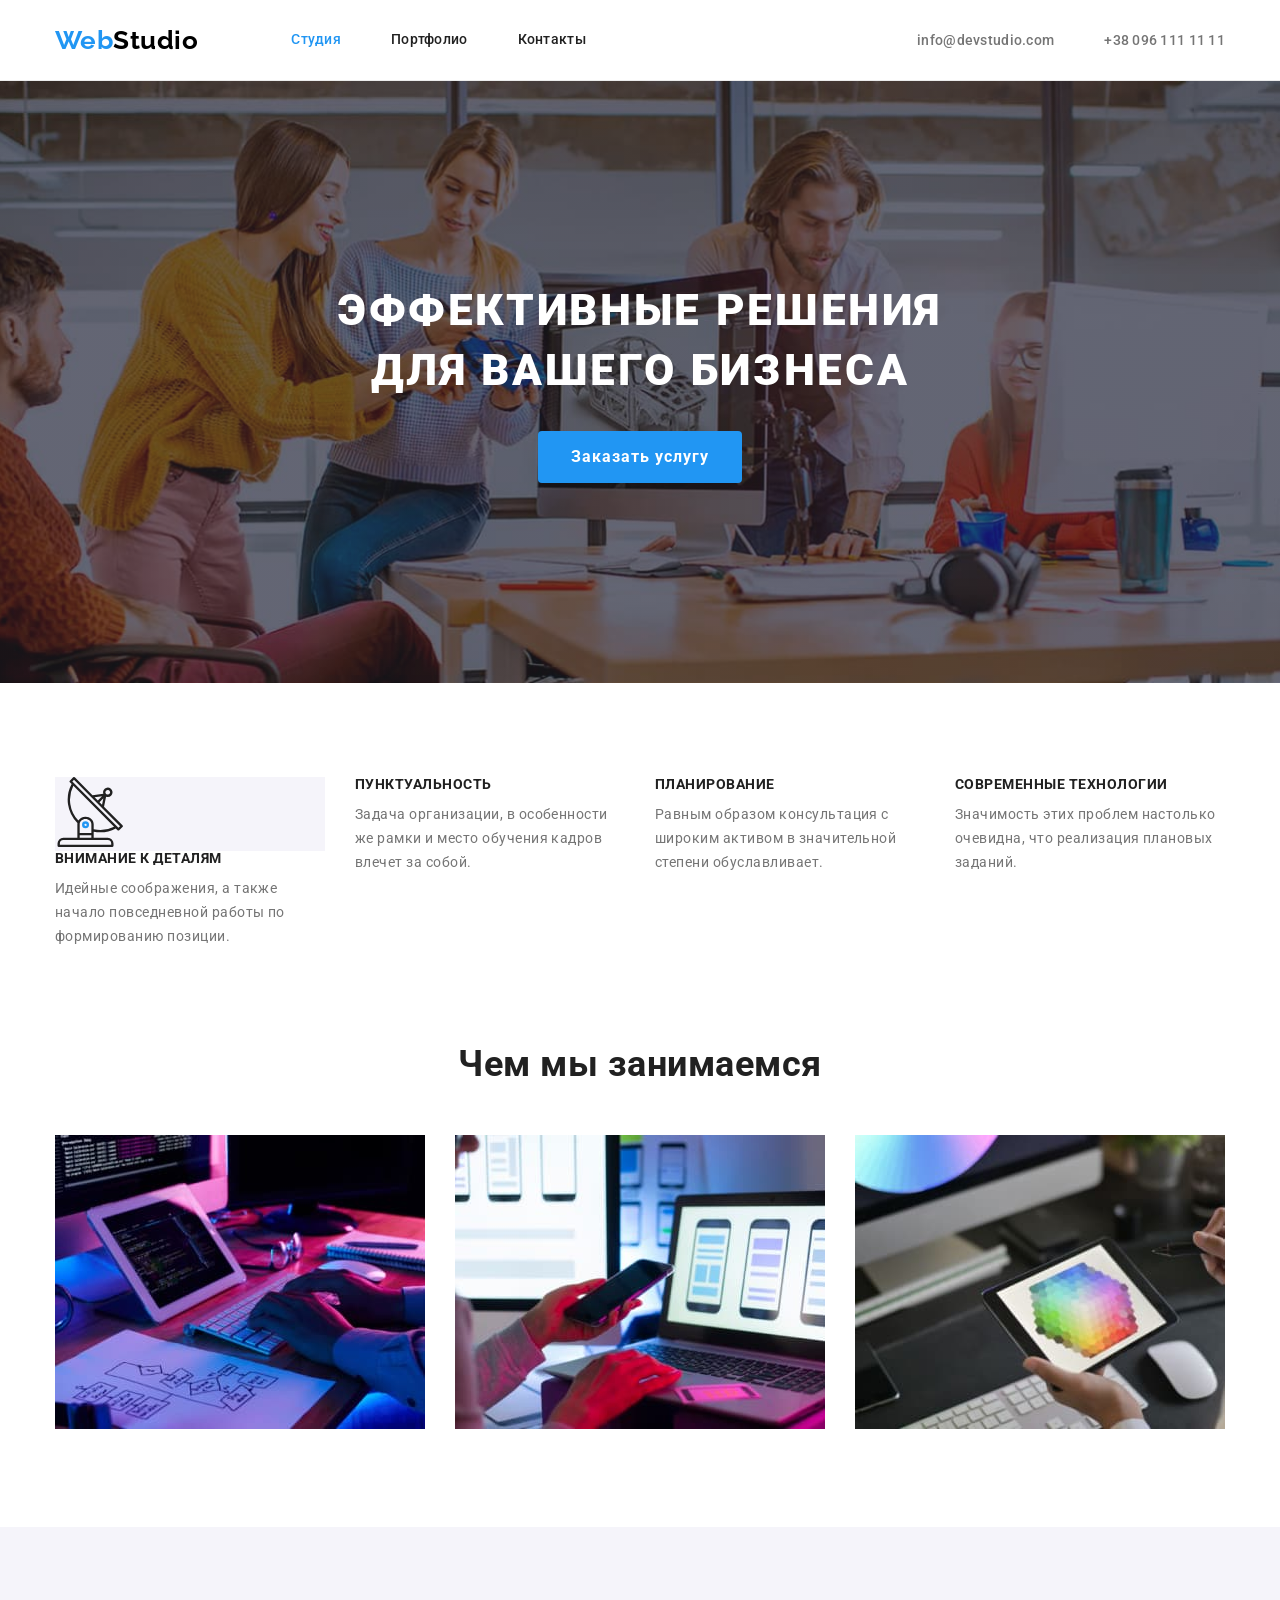
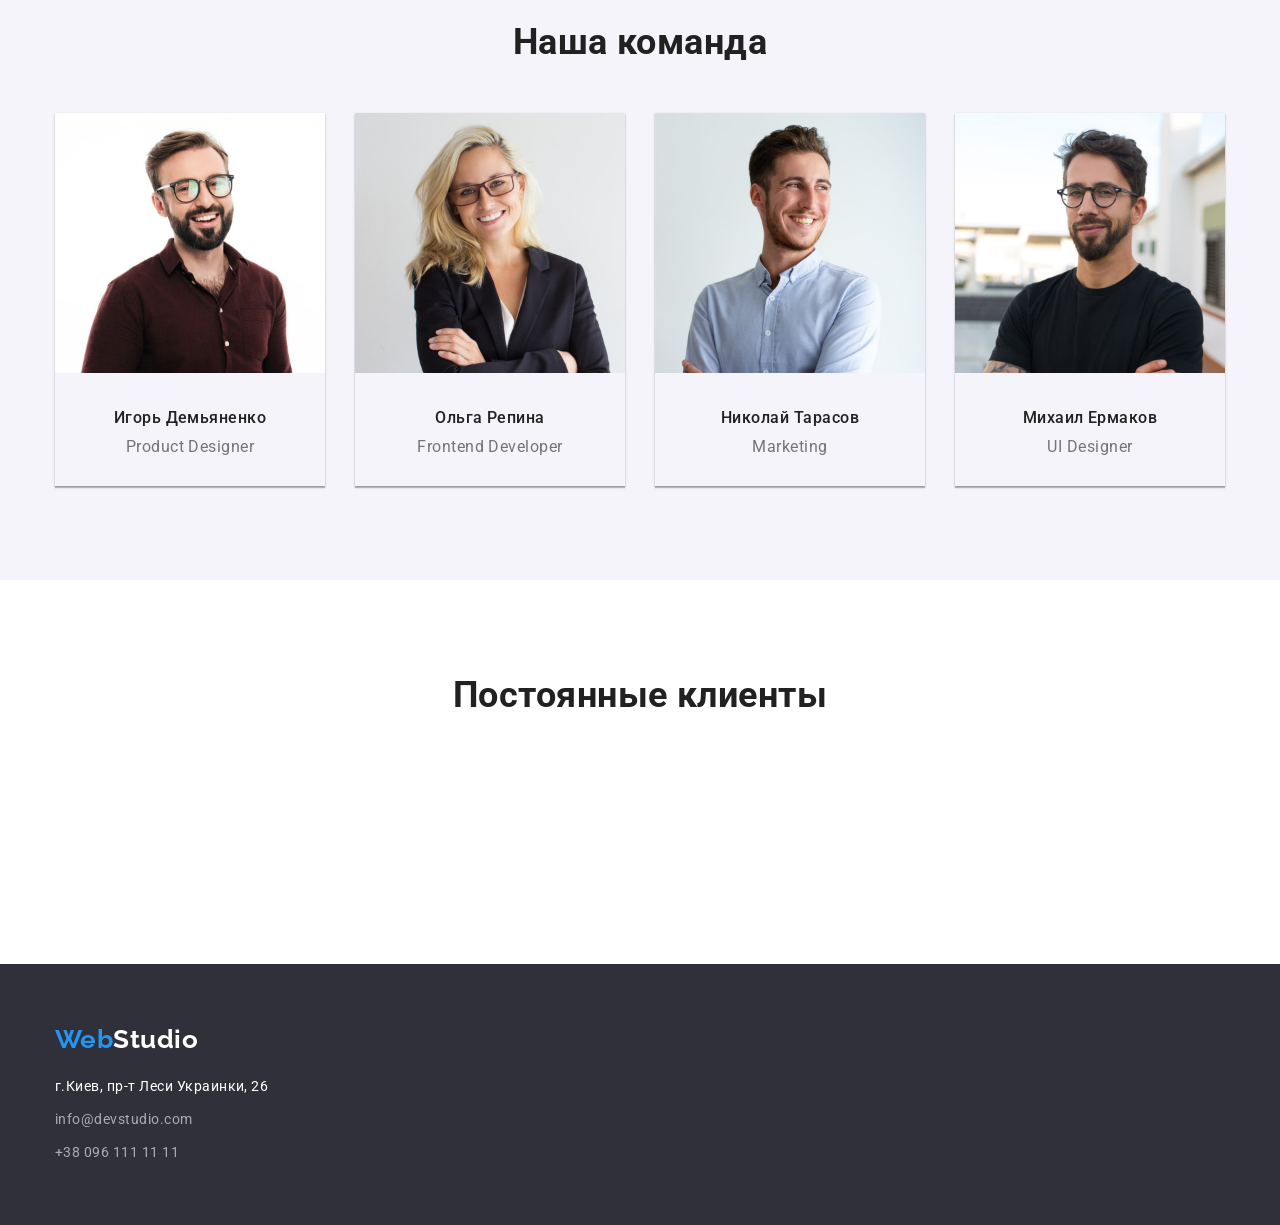
==== index.html @ 32d4b092 "добавлены тени и svg-спрайт" ====
<!DOCTYPE html>
<html lang="ru">
  <head>
    <meta charset="UTF-8" />
    <meta http-equiv="X-UA-Compatible" content="IE=edge" />
    <meta name="viewport" content="width=device-width, initial-scale=1.0" />
    <title>Студия</title>
    <link rel="preconnect" href="https://fonts.googleapis.com" />
    <link rel="preconnect" href="https://fonts.gstatic.com" crossorigin />
    <link
      href="https://fonts.googleapis.com/css2?family=Raleway:wght@700&family=Roboto:wght@400;500;700;900&display=swap"
      rel="stylesheet"
    />
    <link
      rel="stylesheet"
      href="https://cdnjs.cloudflare.com/ajax/libs/modern-normalize/1.1.0/modern-normalize.min.css"
    />
    <link rel="stylesheet" href="./css/styles.css" />
  </head>

  <body>
    <!-- Шапка -->
    <header class="header">
      <div class="container nav-flex">
        <nav class="header-nav">
          <a class="logo link" href="./index.html"
            >Web<span class="logo-black">Studio</span></a
          >
          <ul class="header-nav-list list">
            <li class="header-nav-item">
              <a class="header-nav-link link current" href="./index.html"
                >Студия</a
              >
            </li>
            <li class="header-nav-item">
              <a class="header-nav-link link" href="./portfolio.html"
                >Портфолио</a
              >
            </li>
            <li class="header-nav-item">
              <a class="header-nav-link link" href="">Контакты</a>
            </li>
          </ul>
        </nav>
        <ul class="header-contact-list list">
          <li class="header-contact-item">
            <a class="header-contact-link link" href="mailto:info@devstudio.com"
              >info@devstudio.com</a
            >
          </li>
          <li class="header-contact-item">
            <a class="header-contact-link link" href="tel:+380961111111"
              >+38 096 111 11 11</a
            >
          </li>
        </ul>
      </div>
    </header>
    <!-- Основной контент -->
    <main>
      <!-- Герой -->
      <section class="hero">
        <h1 class="hero-title">Эффективные решения для вашего бизнеса</h1>
        <button class="hero-btn" type="button">Заказать услугу</button>
      </section>
      <!-- Список преимуществ -->
      <section class="features-section">
        <div class="container">
          <!-- h2 Преимущества спрятать в css правильно -->
          <h2 hidden>Преимущества</h2>
          <ul class="features-list list">
            <li class="features-item">
              <div class="features-icon-fon">
                <svg class="features-icon" width="70" height="70">
                  <use href="./images/icons.svg#icon-antenna"></use>
                </svg>
              </div>

              <h3 class="features-title">Внимание к деталям</h3>
              <p class="features-text">
                Идейные соображения, а также начало повседневной работы по
                формированию позиции.
              </p>
            </li>
            <li class="features-item">
              <h3 class="features-title">Пунктуальность</h3>
              <p class="features-text">
                Задача организации, в особенности же рамки и место обучения
                кадров влечет за собой.
              </p>
            </li>
            <li class="features-item">
              <h3 class="features-title">Планирование</h3>
              <p class="features-text">
                Равным образом консультация с широким активом в значительной
                степени обуславливает.
              </p>
            </li>
            <li class="features-item">
              <h3 class="features-title">Современные технологии</h3>
              <p class="features-text">
                Значимость этих проблем настолько очевидна, что реализация
                плановых заданий.
              </p>
            </li>
          </ul>
        </div>
      </section>
      <!-- Список занятий -->
      <section class="work-section">
        <div class="container">
          <h2 class="section-title">Чем мы занимаемся</h2>
          <ul class="work-list list">
            <li class="work-item">
              <img
                src="./images/box1.jpg"
                alt="сотрудник создает программу"
                width="370"
                height="294"
              />
            </li>
            <li class="work-item">
              <img
                src="./images/box2.jpg"
                alt="сотрудник создает мобильное приложение"
                width="370"
                height="294"
              />
            </li>
            <li class="work-item">
              <img
                src="./images/box3.jpg"
                alt="веб-дизайнер выбирает палитру"
                width="370"
                height="294"
              />
            </li>
          </ul>
        </div>
      </section>
      <!-- Команда -->
      <section class="team-section">
        <div class="container">
          <h2 class="section-title">Наша команда</h2>
          <ul class="team-list list">
            <li class="team-item">
              <img
                src="./images/img1.jpg"
                alt="фото Игоря Демьяненко"
                width="270"
                height="260"
              />
              <div class="team-workers">
                <h3 class="team-worker">Игорь Демьяненко</h3>
                <p class="team-profession" lang="en">Product Designer</p>
              </div>
            </li>
            <li class="team-item">
              <img
                src="./images/img2.jpg"
                alt="фото Ольги Репиной"
                width="270"
                height="260"
              />
              <div class="team-workers">
                <h3 class="team-worker">Ольга Репина</h3>
                <p class="team-profession" lang="en">Frontend Developer</p>
              </div>
            </li>
            <li class="team-item">
              <img
                src="./images/img3.jpg"
                alt="фото Николая Тарасова"
                width="270"
                height="260"
              />
              <div class="team-workers">
                <h3 class="team-worker">Николай Тарасов</h3>
                <p class="team-profession" lang="en">Marketing</p>
              </div>
            </li>
            <li class="team-item">
              <img
                src="./images/img4.jpg"
                alt="фото Михаила Ермакова"
                width="270"
                height="260"
              />
              <div class="team-workers">
                <h3 class="team-worker">Михаил Ермаков</h3>
                <p class="team-profession" lang="en">UI Designer</p>
              </div>
            </li>
          </ul>
        </div>
      </section>
      <!-- Клиенты -->
      <section class="client-section">
        <div class="container">
          <h2 class="client-title">Постоянные клиенты</h2>
          <ul class="client-list list">
            <li class="client-item">
              <a class="client-link link" href="">
                <svg>
                  <use href=""></use>
                </svg>
              </a>
            </li>
            <li class="client-item">
              <a class="client-link link" href=""></a>
            </li>
            <li class="client-item">
              <a class="client-link link" href=""></a>
            </li>
            <li class="client-item">
              <a class="client-link link" href=""></a>
            </li>
            <li class="client-item">
              <a class="client-link link" href=""></a>
            </li>
            <li class="client-item">
              <a class="client-link link" href=""></a>
            </li>
          </ul>
        </div>
      </section>
    </main>
    <!-- Подвал -->
    <footer class="footer">
      <div class="container">
        <a class="logo link" href="./index.html"
          >Web<span class="logo-white">Studio</span></a
        >
        <!-- Список контактов -->
        <address class="footer-contact">
          <ul class="footer-contact-list list">
            <li class="footer-contact-item">
              <a
                class="footer-contact-link address link"
                href="https://goo.gl/maps/CdvJLRiEL6Q8Smko8"
                target="_blank"
                rel="noreferrer noopener"
                >г.Киев, пр-т Леси Украинки, 26</a
              >
            </li>
            <li class="footer-contact-item">
              <a
                class="footer-contact-link link"
                href="mailto:info@devstudio.com"
                >info@devstudio.com</a
              >
            </li>
            <li class="footer-contact-item">
              <a class="footer-contact-link link" href="tel:+380961111111"
                >+38 096 111 11 11</a
              >
            </li>
          </ul>
        </address>
      </div>
    </footer>
  </body>
</html>
---- css/styles.css ----
:root {
  --primary-text-color: #212121;
  --secondary-text-color: #757575;
  --white-text-color: #ffffff;
  --accent-color: #2196f3;
  --black-logo-color: #000000;
  --footer-text-color: rgba(255, 255, 255, 0.6);
  --white-background-color: #ffffff;
  --hero-background-color: #2f303a;
  --team-background-color: #f5f4fa;
}

body {
  font-family: "Roboto", sans-serif;
  letter-spacing: 0.03em;
  background-color: var(--white-background-color);
  color: var(--primary-text-color);
}

/* убираем точки списков */
.list {
  list-style: none;
}

/* убираем подчеркивание ссылок */
.link {
  text-decoration: none;
}

/* глобальный сброс margin, padding */
h1,
h2,
h3,
h4,
h5,
h6,
p,
ul {
  margin: 0;
  padding: 0;
}

.container {
  width: 1200px;
  margin-left: auto;
  margin-right: auto;
  padding-left: 15px;
  padding-right: 15px;
  /* outline: 2px solid red; */
}

.logo {
  font-family: "Raleway", sans-serif;
  font-weight: 700;
  font-size: 26px;
  line-height: 1.19;
  color: var(--accent-color);
  align-items: center;
  text-align: center;
}

.section-title {
  font-weight: 700;
  font-size: 36px;
  line-height: 1.17;
  text-align: center;
  color: var(--primary-text-color);
}

.footer-contact-link {
  font-style: normal;
  font-size: 14px;
  line-height: 1.71;
  color: var(--footer-text-color);
}

.footer-contact-link:hover,
.footer-contact-link:focus {
  color: var(--accent-color);
}

/* ------------ШАПКА-------------- */

.header {
  border-bottom: 1px solid #ececec;
}

.nav-flex {
  display: flex;
  align-items: center;
}

.header-nav {
  display: flex;
  align-items: center;
}
.logo-black {
  color: var(--black-logo-color);
}

.header-nav-list {
  display: flex;
  margin-left: 93px;
}

.header-nav-item:not(:last-child) {
  margin-right: 50px;
}

.header-nav-link {
  display: block;
  padding-top: 32px;
  padding-bottom: 32px;

  font-weight: 500;
  font-size: 14px;
  line-height: 1.14;
  letter-spacing: 0.02em;
  color: var(--primary-text-color);
}

.header-contact-list {
  display: flex;
  margin-left: auto;
}

.header-contact-item + .header-contact-item {
  margin-left: 50px;
}

.header-contact-link {
  font-weight: 500;
  font-size: 14px;
  line-height: 16px;
  letter-spacing: 0.02em;
  color: var(--secondary-text-color);
}

.header-nav-link:hover,
.header-nav-link:focus,
.header-contact-link:hover,
.header-contact-link:focus {
  color: var(--accent-color);
}

.header-nav-link.current {
  color: var(--accent-color);
}

/* ------------ГЕРОЙ-------------- */

.hero {
  padding-top: 200px;
  padding-bottom: 200px;

  max-width: 1600px;
  min-height: 600px;
  margin-left: auto;
  margin-right: auto;

  background-image: linear-gradient(
      to right,
      rgba(47, 48, 58, 0.4),
      rgba(47, 48, 58, 0.4)
    ),
    url(../images/hero.jpg);
  background-color: var(--hero-background-color);
  background-repeat: no-repeat;
  background-position: center;
  background-size: cover;

  text-align: center;
}

.hero-title {
  margin-bottom: 30px;
  margin-left: auto;
  margin-right: auto;
  max-width: 696px;

  font-weight: 900;
  font-size: 44px;
  line-height: 1.36;
  letter-spacing: 0.06em;
  text-transform: uppercase;
  color: var(--white-text-color);
}

.hero-btn {
  display: inline-block;
  min-width: 200px;
  border-radius: 4px;
  border: 1px solid transparent;
  padding: 10px 32px;

  background-color: var(--accent-color);
  color: var(--white-text-color);

  font-family: "Roboto", sans-serif;
  font-weight: 700;
  font-size: 16px;
  line-height: 1.88;
  align-items: center;
  text-align: center;
  letter-spacing: 0.06em;
  cursor: pointer;
}

.hero-btn:hover,
.hero-btn:focus {
  background-color: var(--white-text-color);
  color: var(--accent-color);
}

/* ------------ПРЕИМУЩЕСТВА-------------- */

.features-section {
  padding-top: 94px;
  padding-bottom: 94px;
}

.features-list {
  display: flex;
}

.features-item:not(:last-child) {
  margin-right: 30px;
  max-width: 270px;
}

.features-icon-fon {
  background-color: #f5f4fa;
}

.features-icon {
}

.features-title {
  margin-bottom: 10px;

  font-weight: 700;
  font-size: 14px;
  line-height: 1.14;
  text-transform: uppercase;
}

.features-text {
  font-size: 14px;
  line-height: 1.71;
  color: var(--secondary-text-color);
}

/* ------------СПИСОК ЗАНЯТИЙ-------------- */
.work-section {
  padding-bottom: 94px;
}

.work-list {
  display: flex;
}

.work-item:not(:last-child) {
  margin-right: 30px;
}

.section-title {
  margin-bottom: 50px;
}
/* ----------------КОМАНДА----------------- */

.team-section {
  padding-top: 94px;
  padding-bottom: 94px;

  background-color: var(--team-background-color);
}

.team-list {
  display: flex;
}

.team-item {
  box-shadow: 0px 1px 3px rgba(0, 0, 0, 0.12), 0px 1px 1px rgba(0, 0, 0, 0.14),
    0px 2px 1px rgba(0, 0, 0, 0.2);
}

.team-item:not(:last-child) {
  margin-right: 30px;
}

.team-workers {
  padding: 30px 0px;
}

.team-worker {
  font-weight: 500;
  font-size: 16px;
  line-height: 1.19;
  text-align: center;
}

.team-profession {
  margin-top: 10px;

  font-size: 16px;
  line-height: 1.19;
  text-align: center;
  color: var(--secondary-text-color);
}

/* ---------------КЛИЕНТЫ---------------- */
.client-section {
  padding-top: 94px;
  padding-bottom: 94px;
}

.client-title {
  font-weight: 700;
  font-size: 36px;
  line-height: 1.17;
  text-align: center;
}

.client-list {
}

/* ----------------ПОДВАЛ----------------- */
.footer {
  padding-top: 60px;
  padding-bottom: 60px;
  background-color: var(--hero-background-color);
}

.logo-white {
  color: var(--white-text-color);
}

.footer-contact {
  margin-top: 20px;
}
.footer-contact-link.address {
  color: var(--white-text-color);
}

.footer-contact-item,
.footer-contact-item {
  margin-top: 9px;
}

/* ---------------------------------------------- */
/* --------------------ПОРТФОЛИО----------------- */
/* ---------------------------------------------- */

.portfolio-section {
  padding-top: 94px;
  padding-bottom: 94px;
}

.portfolio-btn-list {
  display: flex;
  justify-content: center;
  margin-bottom: 50px;
}

.portfolio-btn-item:not(:last-child) {
  margin-right: 8px;
}

.portfolio-btn {
  display: inline-block;
  min-width: 73px;
  border-radius: 4px;
  border: 1px solid transparent;
  padding: 6px 22px;

  font-family: "Roboto", sans-serif;
  font-weight: 500;
  font-size: 16px;
  line-height: 1.63;
  letter-spacing: 0.03em;
  text-align: center;
  background-color: var(--team-background-color);
  color: var(--primary-text-color);
  cursor: pointer;
}

.portfolio-btn:hover,
.portfolio-btn:focus {
  background-color: var(--accent-color);
  color: var(--white-text-color);
}

.portfolio-list {
  display: flex;
  flex-wrap: wrap;
  margin: -15px;
}

.portfolio-item {
  margin: 15px;
}

.portfolio-border {
  border: 1px solid #eeeeee;
  border-top: transparent;
  padding: 20px 24px;
}

.portfolio-list-title {
  font-weight: 700;
  font-size: 18px;
  line-height: 2;
  letter-spacing: 0.06em;
}

.portfolio-list-text {
  margin-top: 4px;

  font-size: 16px;
  line-height: 1.87;
  color: var(--secondary-text-color);
}
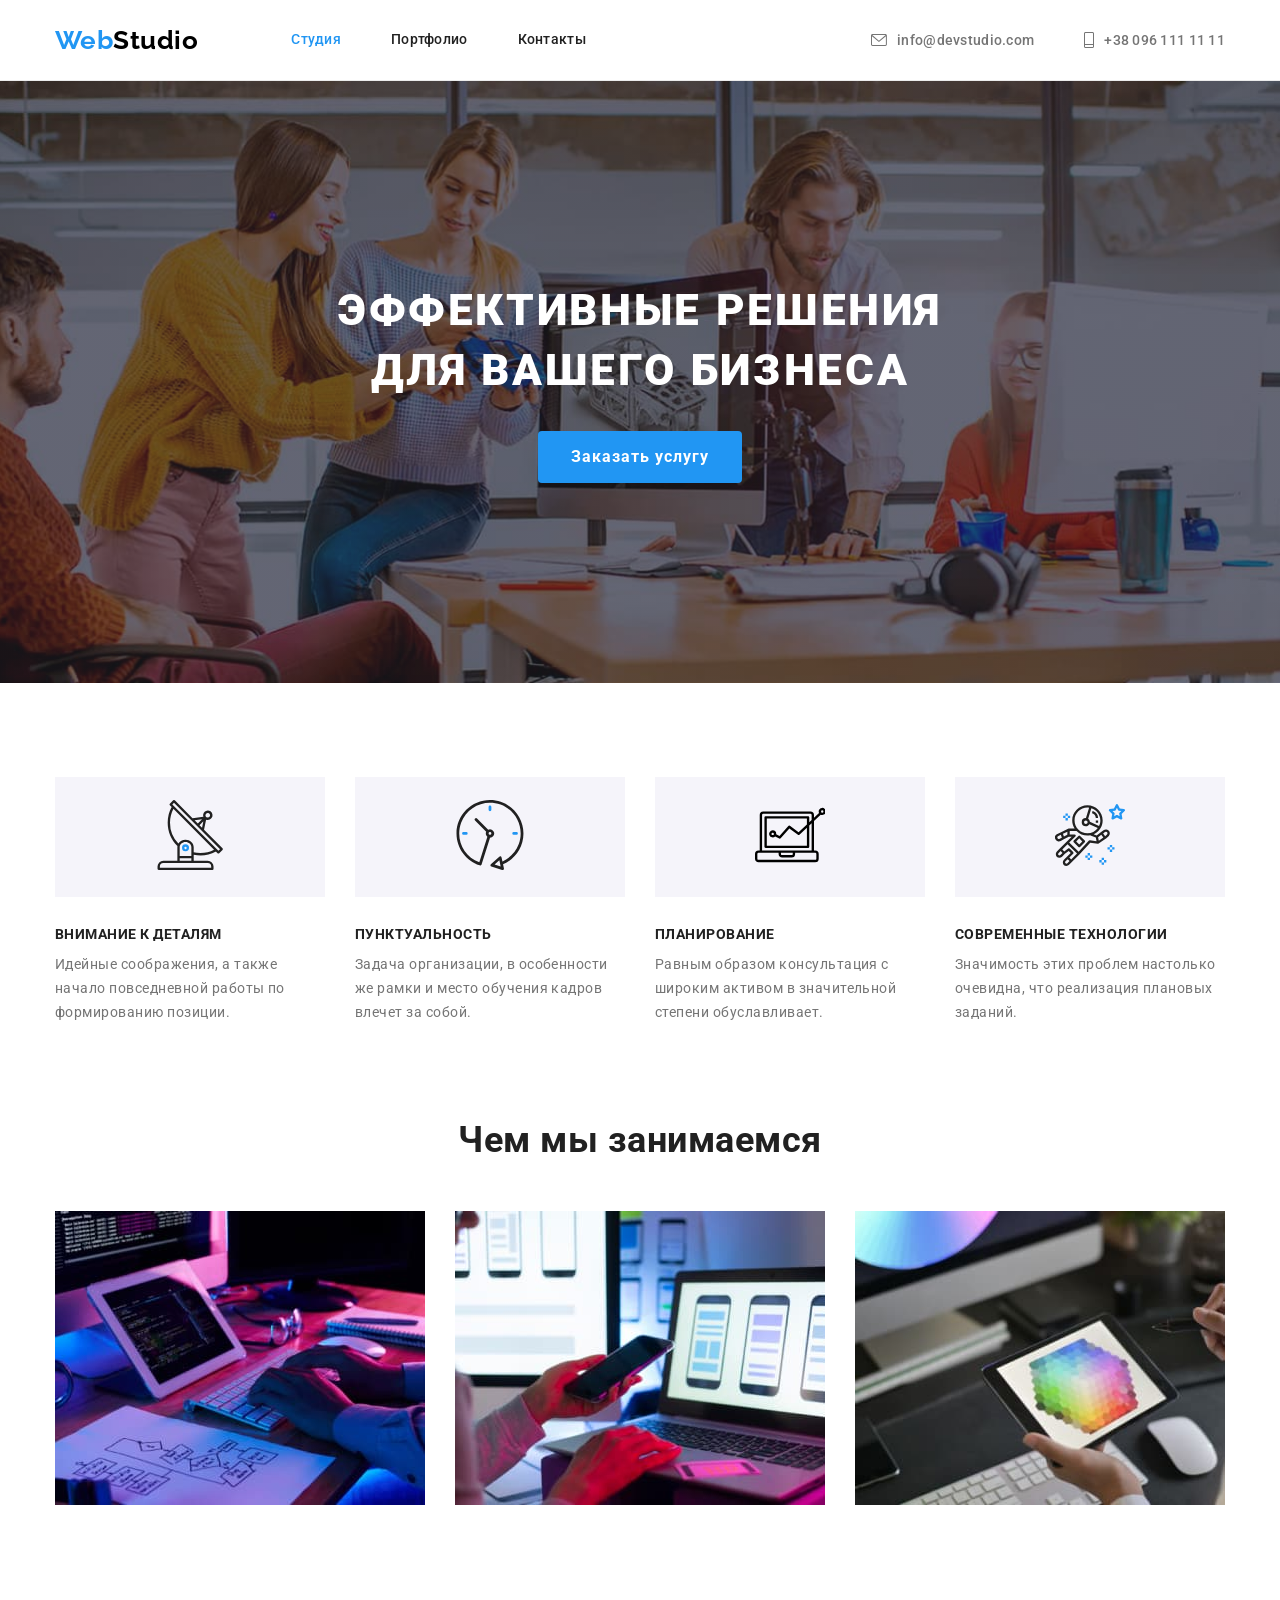
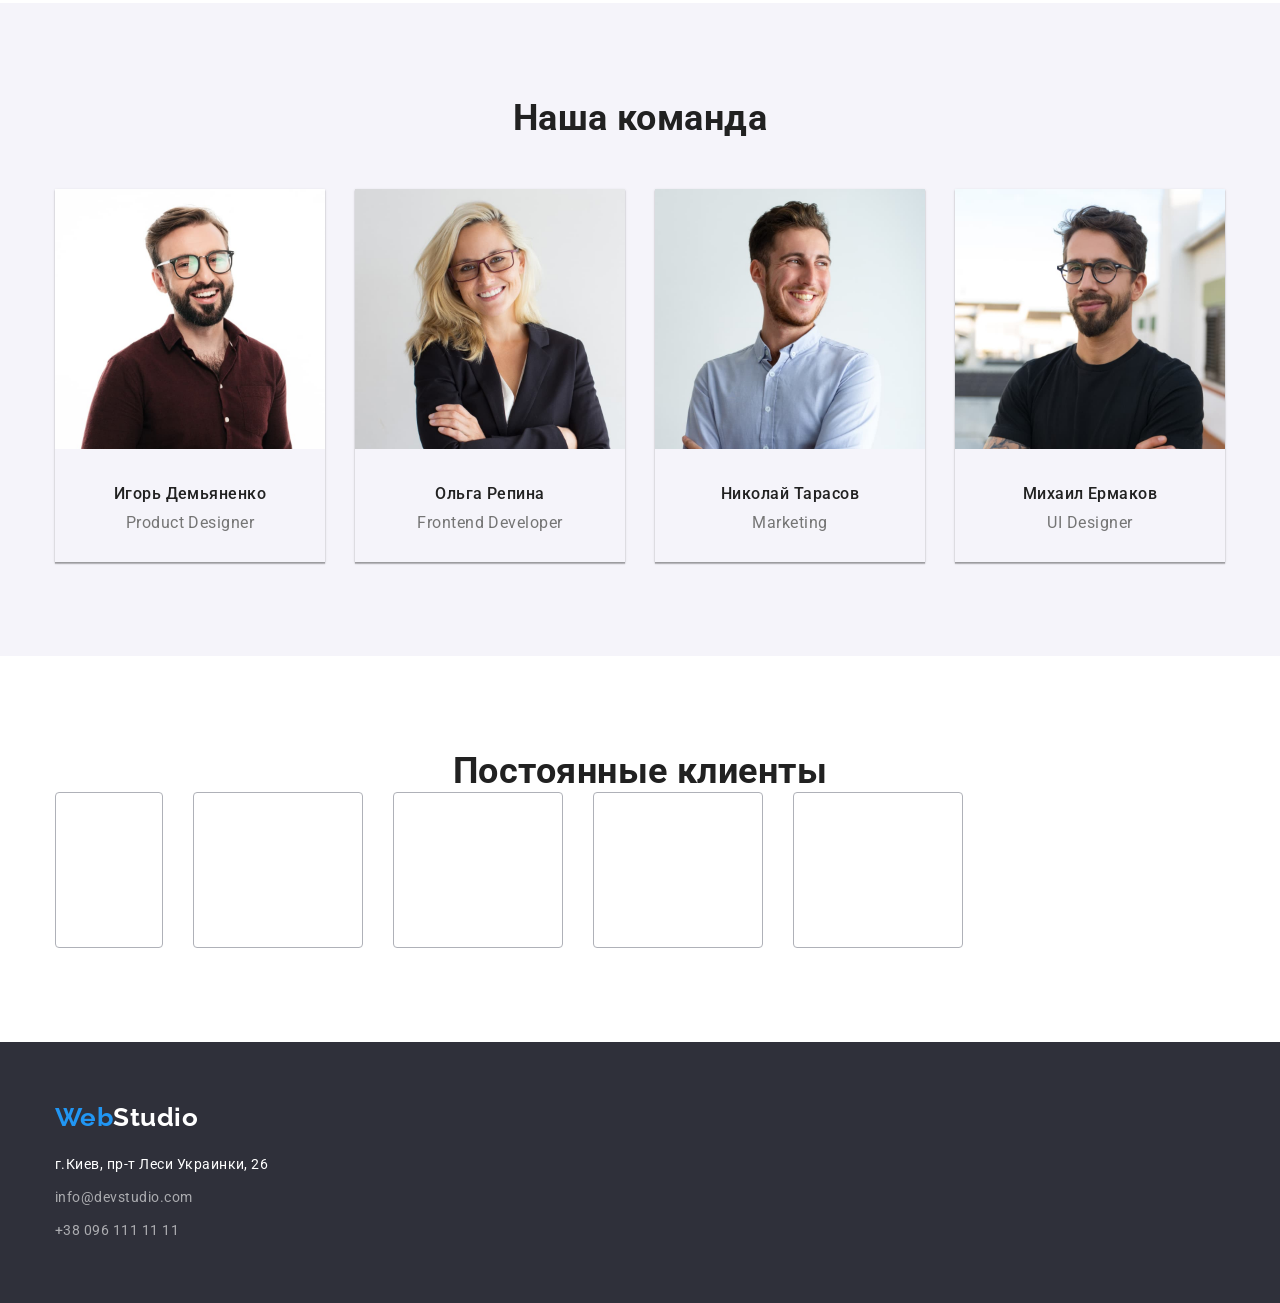
==== commit f3ca0556: "оформление иконок" ====
--- a/index.html
+++ b/index.html
@@ -45,12 +45,18 @@
         <ul class="header-contact-list list">
           <li class="header-contact-item">
             <a class="header-contact-link link" href="mailto:info@devstudio.com"
-              >info@devstudio.com</a
+              ><svg class="contact-icon" width="16" height="12">
+                <use href="./images/icons.svg#icon-envelope"></use>
+              </svg>
+              info@devstudio.com</a
             >
           </li>
           <li class="header-contact-item">
             <a class="header-contact-link link" href="tel:+380961111111"
-              >+38 096 111 11 11</a
+              ><svg class="contact-icon" width="10" height="16">
+                <use href="./images/icons.svg#icon-mobile"></use>
+              </svg>
+              +38 096 111 11 11</a
             >
           </li>
         </ul>
@@ -83,6 +89,12 @@
               </p>
             </li>
             <li class="features-item">
+              <div class="features-icon-fon">
+                <svg class="features-icon" width="70" height="70">
+                  <use href="./images/icons.svg#icon-clock"></use>
+                </svg>
+              </div>
+
               <h3 class="features-title">Пунктуальность</h3>
               <p class="features-text">
                 Задача организации, в особенности же рамки и место обучения
@@ -90,6 +102,12 @@
               </p>
             </li>
             <li class="features-item">
+              <div class="features-icon-fon">
+                <svg class="features-icon" width="70" height="70">
+                  <use href="./images/icons.svg#icon-diagram"></use>
+                </svg>
+              </div>
+
               <h3 class="features-title">Планирование</h3>
               <p class="features-text">
                 Равным образом консультация с широким активом в значительной
@@ -97,6 +115,12 @@
               </p>
             </li>
             <li class="features-item">
+              <div class="features-icon-fon">
+                <svg class="features-icon" width="70" height="70">
+                  <use href="./images/icons.svg#icon-astronaut"></use>
+                </svg>
+              </div>
+
               <h3 class="features-title">Современные технологии</h3>
               <p class="features-text">
                 Значимость этих проблем настолько очевидна, что реализация
@@ -201,25 +225,50 @@
           <ul class="client-list list">
             <li class="client-item">
               <a class="client-link link" href="">
-                <svg>
-                  <use href=""></use>
-                </svg>
-              </a>
-            </li>
-            <li class="client-item">
-              <a class="client-link link" href=""></a>
-            </li>
-            <li class="client-item">
-              <a class="client-link link" href=""></a>
-            </li>
-            <li class="client-item">
-              <a class="client-link link" href=""></a>
-            </li>
-            <li class="client-item">
-              <a class="client-link link" href=""></a>
-            </li>
-            <li class="client-item">
-              <a class="client-link link" href=""></a>
+                <svg class="client-icon" width="106" height="60">
+                  <use href="./images/icons.svg#icon-yako"></use>
+                </svg>
+              </a>
+            </li>
+
+            <li class="client-item">
+              <a class="client-link link" href="">
+                <svg>
+                  <use href=""></use>
+                </svg>
+              </a>
+            </li>
+
+            <li class="client-item">
+              <a class="client-link link" href="">
+                <svg>
+                  <use href=""></use>
+                </svg>
+              </a>
+            </li>
+
+            <li class="client-item">
+              <a class="client-link link" href="">
+                <svg>
+                  <use href=""></use>
+                </svg>
+              </a>
+            </li>
+
+            <li class="client-item">
+              <a class="client-link link" href="">
+                <svg>
+                  <use href=""></use>
+                </svg>
+              </a>
+            </li>
+
+            <li class="client-item">
+              <a class="client-link link" href="">
+                <svg>
+                  <use href=""></use>
+                </svg>
+              </a>
             </li>
           </ul>
         </div>
@@ -229,8 +278,8 @@
     <footer class="footer">
       <div class="container">
         <a class="logo link" href="./index.html"
-          >Web<span class="logo-white">Studio</span></a
-        >
+          >Web<span class="logo-white">Studio</span>
+        </a>
         <!-- Список контактов -->
         <address class="footer-contact">
           <ul class="footer-contact-list list">
--- a/css/styles.css
+++ b/css/styles.css
@@ -67,6 +67,19 @@
   color: var(--primary-text-color);
 }
 
+.features-icon-fon {
+  display: flex;
+  width: 270px;
+  height: 120px;
+  align-items: center;
+  justify-items: center;
+  flex-direction: column;
+  padding: 23px 0px;
+  margin-bottom: 30px;
+
+  background-color: var(--team-background-color);
+}
+
 .footer-contact-link {
   font-style: normal;
   font-size: 14px;
@@ -129,11 +142,21 @@
 }
 
 .header-contact-link {
+  display: inline-flex;
+  padding: 32px 0px 32px;
+  color: var(--secondary-text-color);
+  align-items: center;
+
   font-weight: 500;
   font-size: 14px;
   line-height: 16px;
   letter-spacing: 0.02em;
   color: var(--secondary-text-color);
+}
+
+.contact-icon {
+  margin-right: 10px;
+  fill: currentColor;
 }
 
 .header-nav-link:hover,
@@ -228,11 +251,8 @@
   max-width: 270px;
 }
 
-.features-icon-fon {
-  background-color: #f5f4fa;
-}
-
 .features-icon {
+  align-items: center;
 }
 
 .features-title {
@@ -247,6 +267,7 @@
 .features-text {
   font-size: 14px;
   line-height: 1.71;
+
   color: var(--secondary-text-color);
 }
 
@@ -322,6 +343,14 @@
 }
 
 .client-list {
+  display: flex;
+}
+
+.client-item:not(:last-child) {
+  border: 1px solid #afb1b8;
+  border-radius: 4px;
+  margin-right: 30px;
+  max-width: 170px;
 }
 
 /* ----------------ПОДВАЛ----------------- */
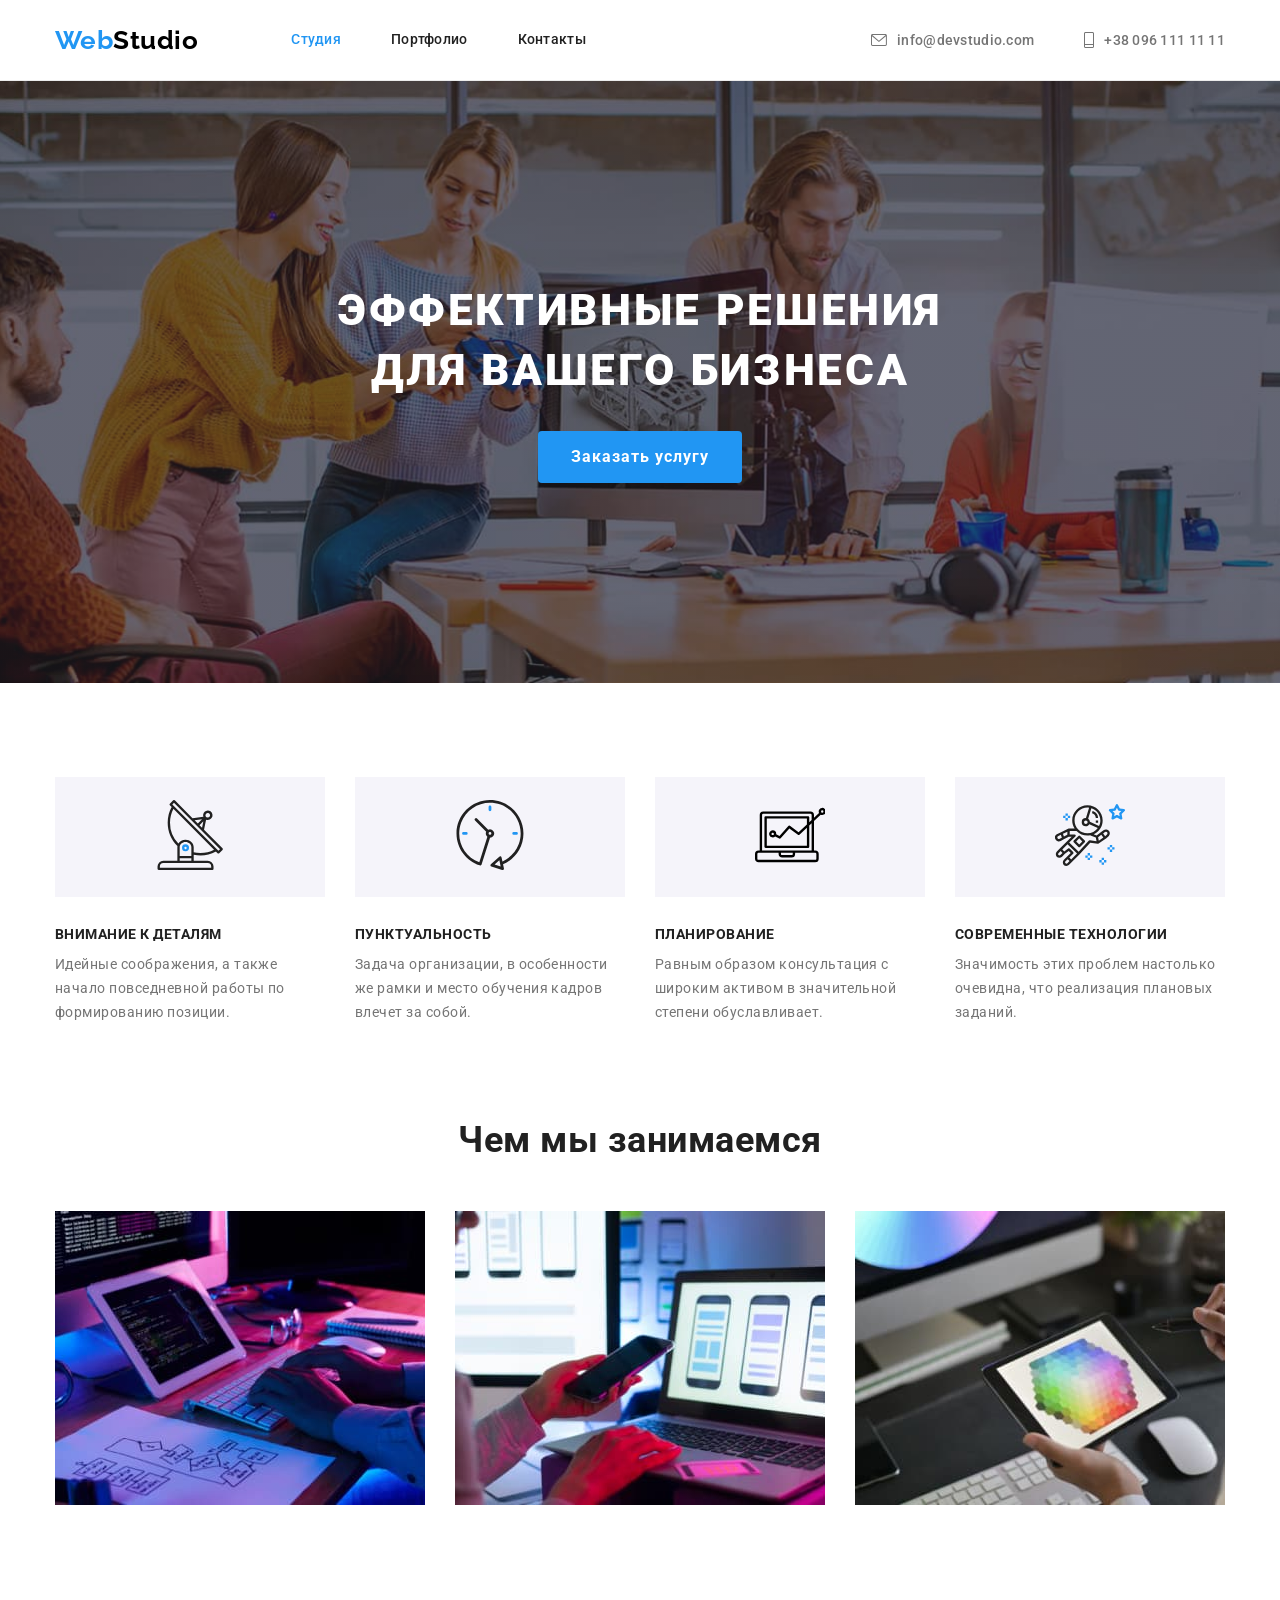
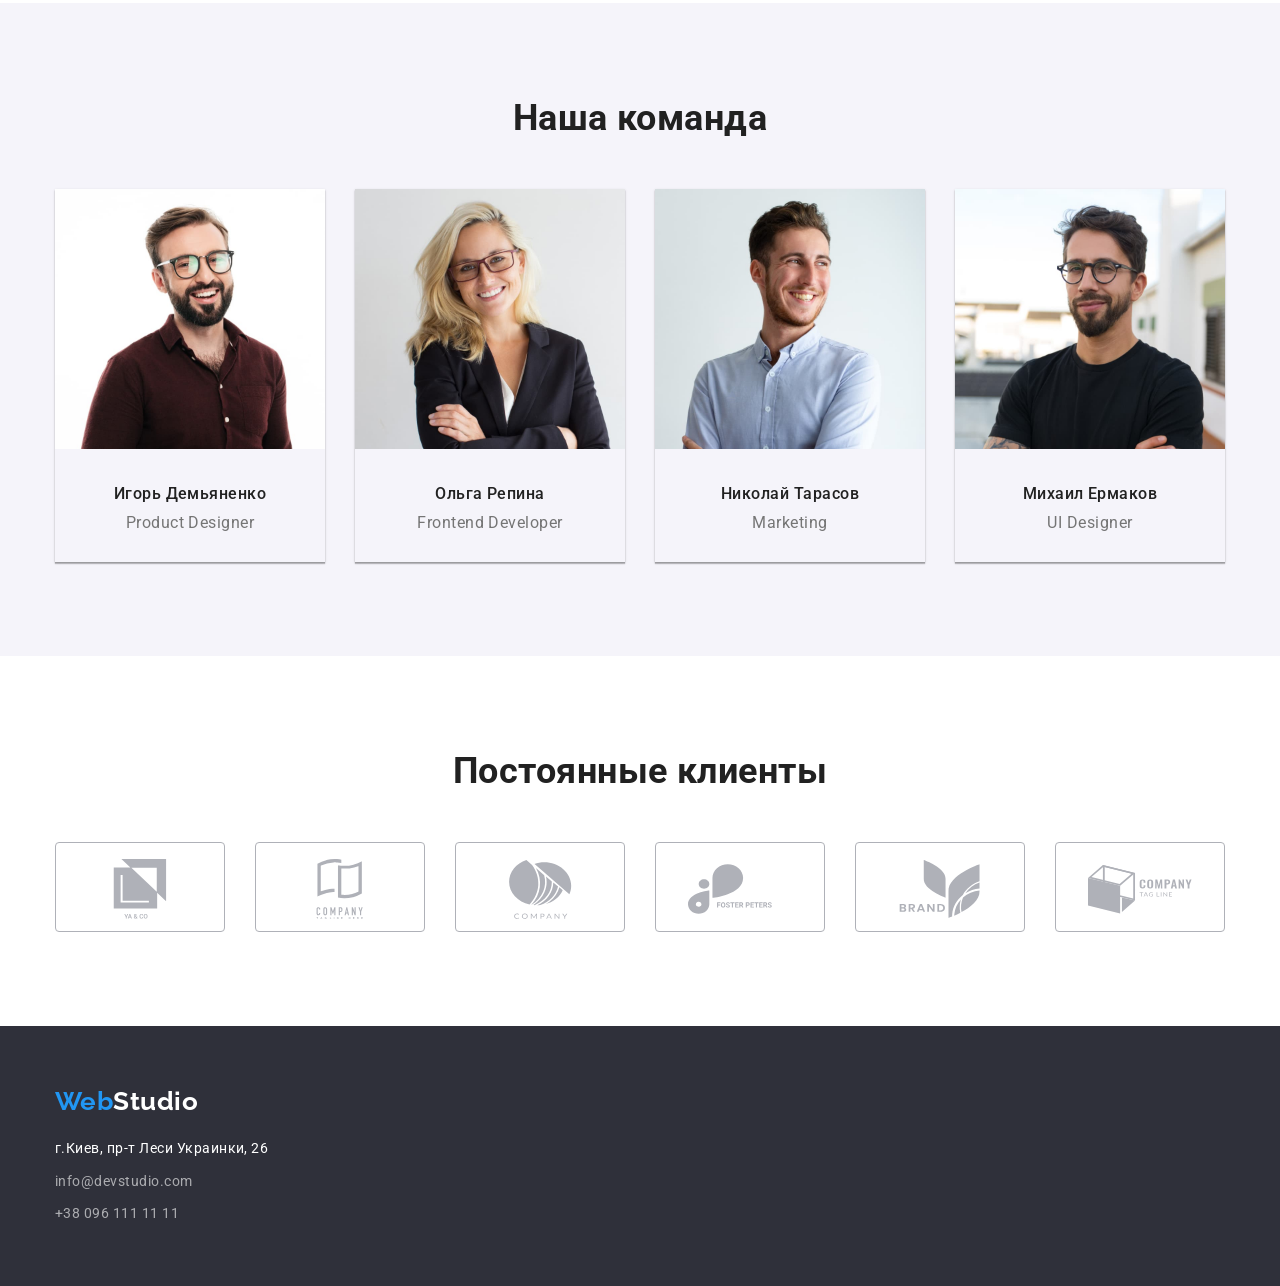
==== commit 9f11eb7d: "оформлена секция клиенты" ====
--- a/index.html
+++ b/index.html
@@ -226,47 +226,47 @@
             <li class="client-item">
               <a class="client-link link" href="">
                 <svg class="client-icon" width="106" height="60">
-                  <use href="./images/icons.svg#icon-yako"></use>
-                </svg>
-              </a>
-            </li>
-
-            <li class="client-item">
-              <a class="client-link link" href="">
-                <svg>
-                  <use href=""></use>
-                </svg>
-              </a>
-            </li>
-
-            <li class="client-item">
-              <a class="client-link link" href="">
-                <svg>
-                  <use href=""></use>
-                </svg>
-              </a>
-            </li>
-
-            <li class="client-item">
-              <a class="client-link link" href="">
-                <svg>
-                  <use href=""></use>
-                </svg>
-              </a>
-            </li>
-
-            <li class="client-item">
-              <a class="client-link link" href="">
-                <svg>
-                  <use href=""></use>
-                </svg>
-              </a>
-            </li>
-
-            <li class="client-item">
-              <a class="client-link link" href="">
-                <svg>
-                  <use href=""></use>
+                  <use href="./images/icons.svg#icon-yaco"></use>
+                </svg>
+              </a>
+            </li>
+
+            <li class="client-item">
+              <a class="client-link link" href="">
+                <svg class="client-icon" width="106" height="60">
+                  <use href="./images/icons.svg#icon-company"></use>
+                </svg>
+              </a>
+            </li>
+
+            <li class="client-item">
+              <a class="client-link link" href="">
+                <svg class="client-icon" width="106" height="60">
+                  <use href="./images/icons.svg#icon-company2"></use>
+                </svg>
+              </a>
+            </li>
+
+            <li class="client-item">
+              <a class="client-link link" href="">
+                <svg class="client-icon" width="106" height="60">
+                  <use href="./images/icons.svg#icon-foster"></use>
+                </svg>
+              </a>
+            </li>
+
+            <li class="client-item">
+              <a class="client-link link" href="">
+                <svg class="client-icon" width="106" height="60">
+                  <use href="./images/icons.svg#icon-brand"></use>
+                </svg>
+              </a>
+            </li>
+
+            <li class="client-item">
+              <a class="client-link link" href="">
+                <svg class="client-icon" width="106" height="60">
+                  <use href="./images/icons.svg#icon-tag"></use>
                 </svg>
               </a>
             </li>
--- a/css/styles.css
+++ b/css/styles.css
@@ -46,7 +46,6 @@
   margin-right: auto;
   padding-left: 15px;
   padding-right: 15px;
-  /* outline: 2px solid red; */
 }
 
 .logo {
@@ -336,6 +335,8 @@
 }
 
 .client-title {
+  margin-bottom: 50px;
+
   font-weight: 700;
   font-size: 36px;
   line-height: 1.17;
@@ -346,11 +347,44 @@
   display: flex;
 }
 
-.client-item:not(:last-child) {
+.client-item {
   border: 1px solid #afb1b8;
   border-radius: 4px;
+  width: 170px;
+  height: 90px;
+  justify-content: center;
+  align-items: center;
+}
+
+.client-item:not(:last-child) {
   margin-right: 30px;
-  max-width: 170px;
+}
+
+.client-link {
+  display: flex;
+  justify-content: center;
+  padding: 16px 32px;
+}
+.client-icon {
+  display: block;
+  margin-left: auto;
+  margin-right: auto;
+  /* padding: 16px 32px; */
+  fill: currentColor;
+  background-repeat: no-repeat;
+  background-size: contain;
+  color: #afb1b8;
+}
+
+.client-item:hover,
+.client-item:focus {
+  color: var(--accent-color);
+  border-color: var(--accent-color);
+}
+
+.client-icon:hover,
+.client-icon:focus {
+  color: var(--accent-color);
 }
 
 /* ----------------ПОДВАЛ----------------- */
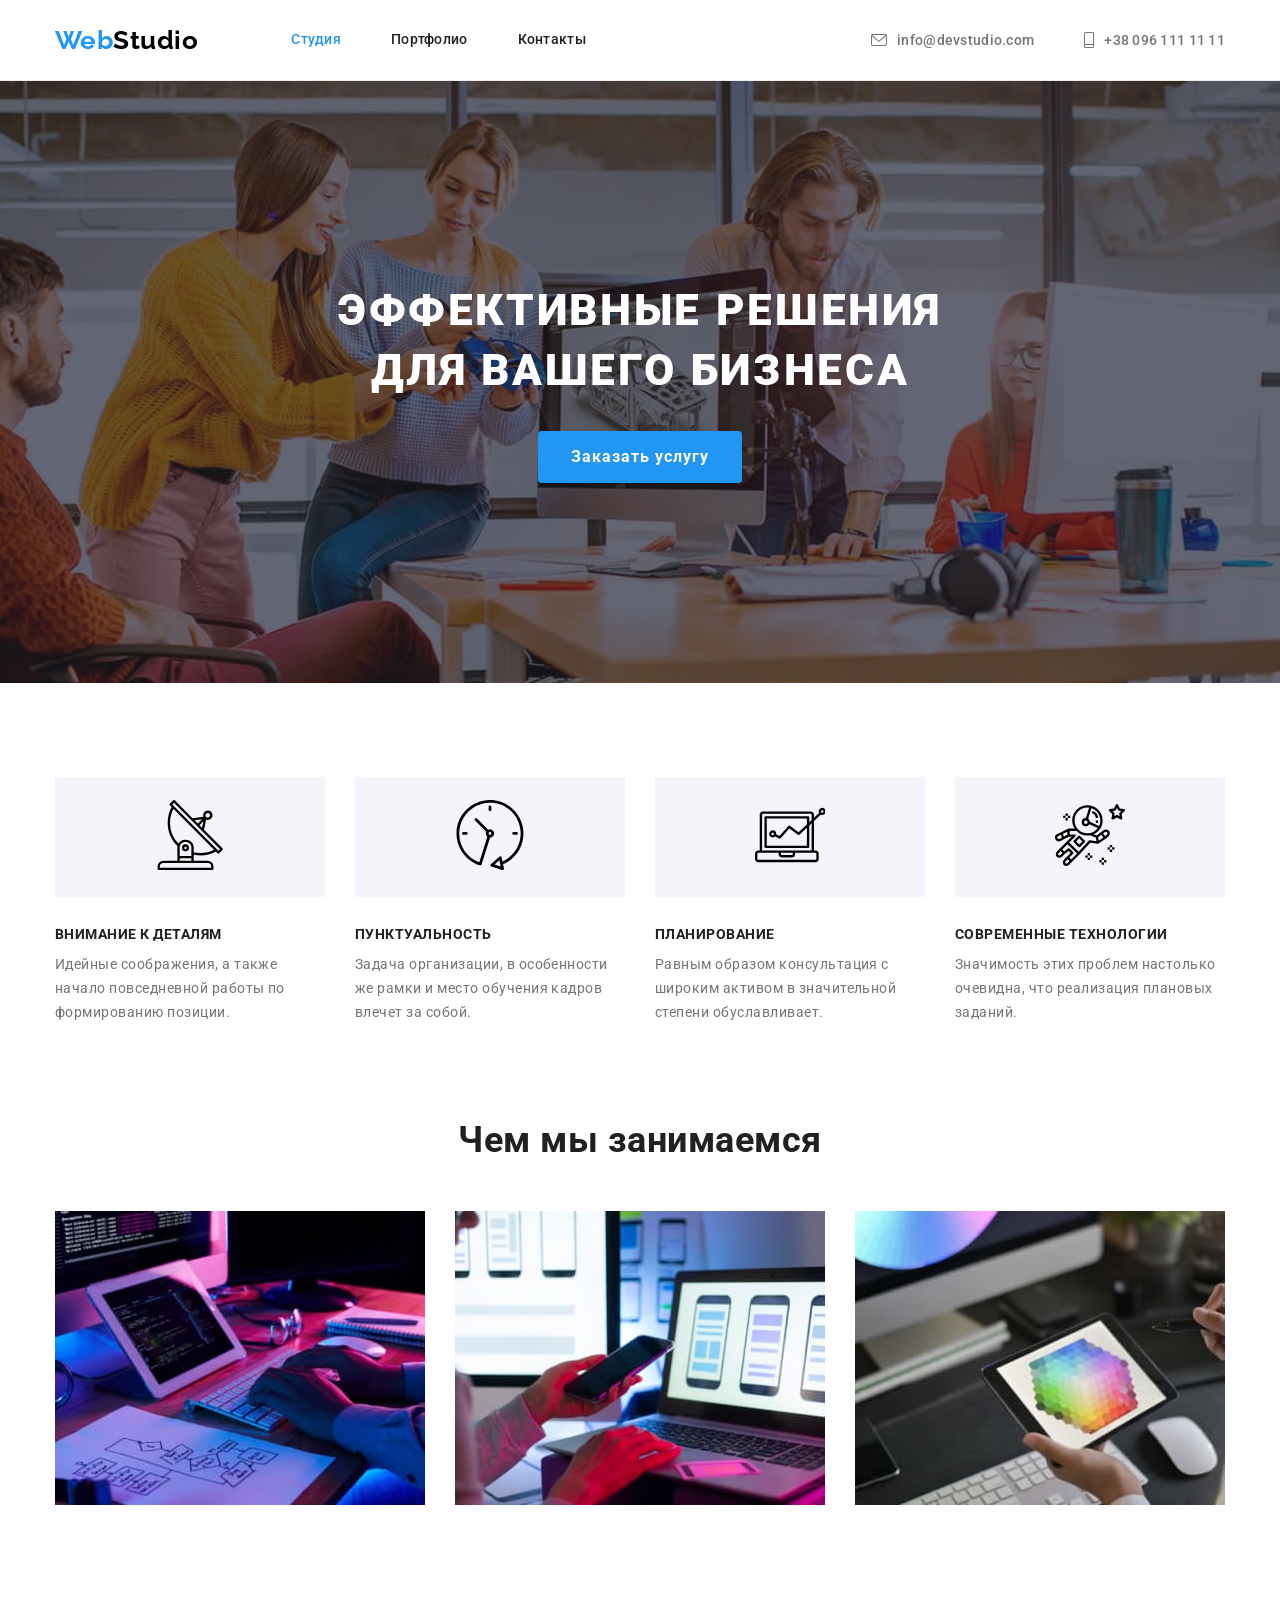
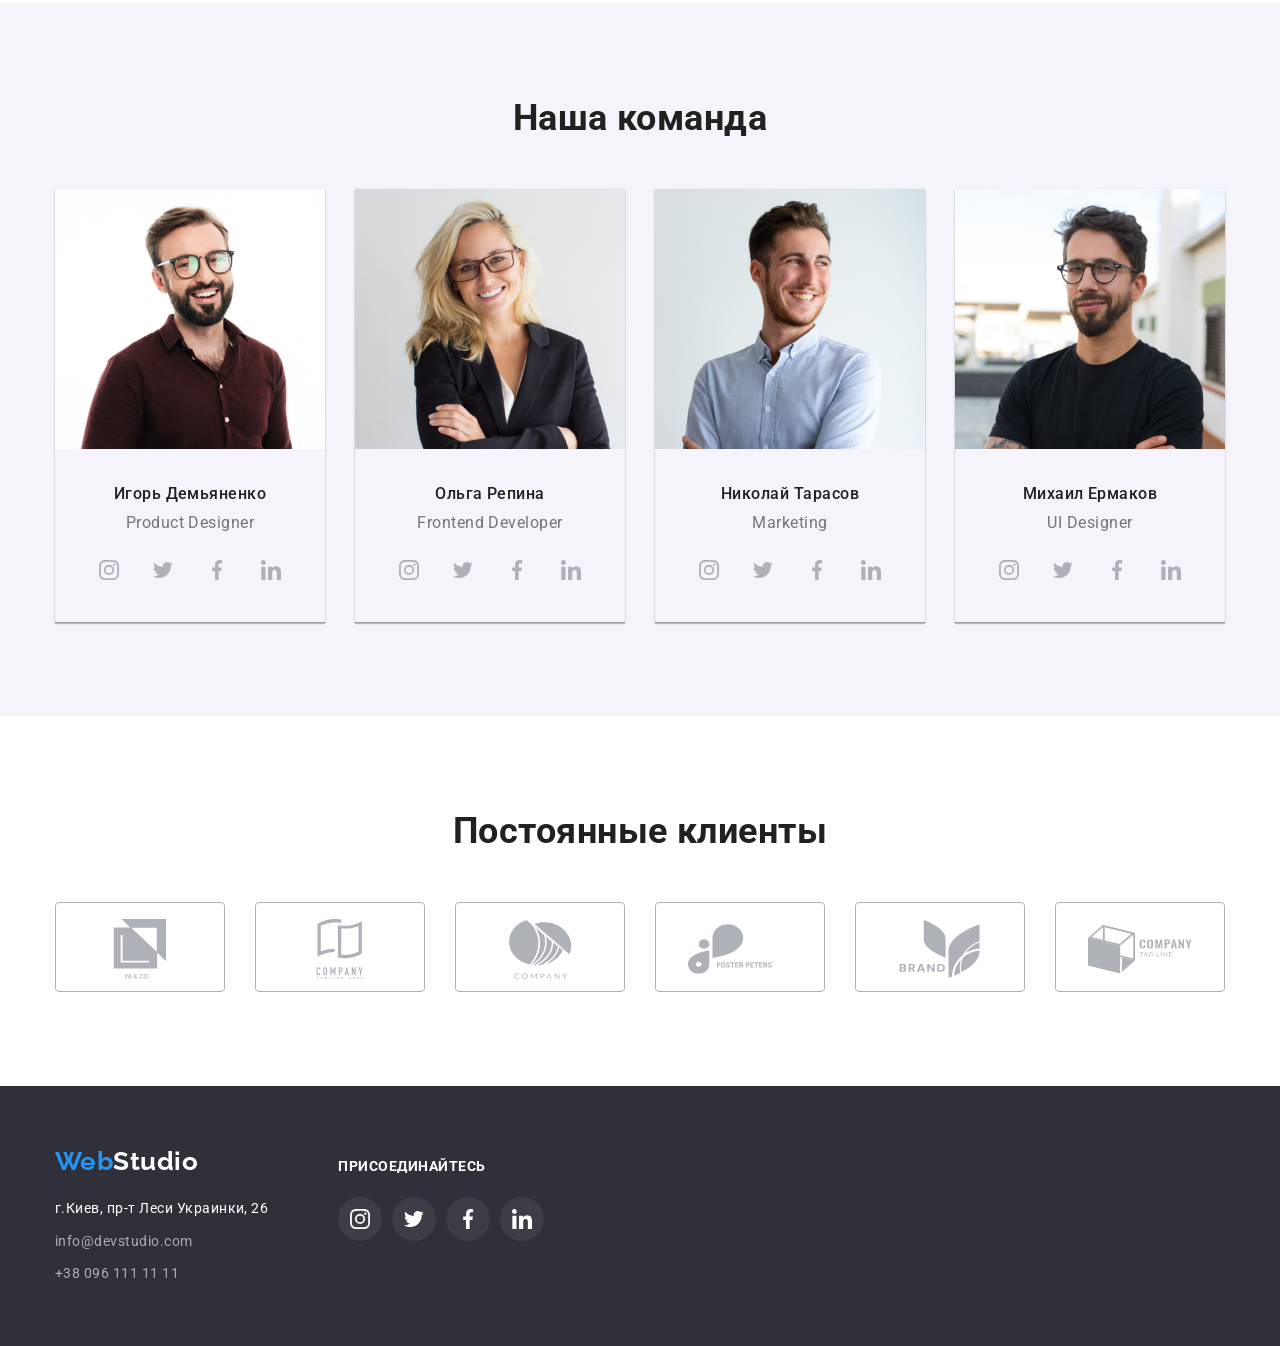
==== commit 0d50ec14: "оформление теней" ====
--- a/index.html
+++ b/index.html
@@ -177,8 +177,42 @@
               <div class="team-workers">
                 <h3 class="team-worker">Игорь Демьяненко</h3>
                 <p class="team-profession" lang="en">Product Designer</p>
-              </div>
-            </li>
+                <ul class="team-social-list list">
+                  <li class="team-social-item">
+                    <a class="team-social-link" href="">
+                      <svg class="team-social-icon" width="20" height="20">
+                        <use href="./images/icons.svg#icon-instagram"></use>
+                      </svg>
+                    </a>
+                  </li>
+
+                  <li class="team-social-item">
+                    <a class="team-social-link" href="">
+                      <svg class="team-social-icon" width="20" height="20">
+                        <use href="./images/icons.svg#icon-twitter"></use>
+                      </svg>
+                    </a>
+                  </li>
+
+                  <li class="team-social-item">
+                    <a class="team-social-link" href="">
+                      <svg class="team-social-icon" width="20" height="20">
+                        <use href="./images/icons.svg#icon-facebook"></use>
+                      </svg>
+                    </a>
+                  </li>
+
+                  <li class="team-social-item">
+                    <a class="team-social-link" href="">
+                      <svg class="team-social-icon" width="20" height="20">
+                        <use href="./images/icons.svg#icon-linkedin"></use>
+                      </svg>
+                    </a>
+                  </li>
+                </ul>
+              </div>
+            </li>
+
             <li class="team-item">
               <img
                 src="./images/img2.jpg"
@@ -189,6 +223,39 @@
               <div class="team-workers">
                 <h3 class="team-worker">Ольга Репина</h3>
                 <p class="team-profession" lang="en">Frontend Developer</p>
+                <ul class="team-social-list list">
+                  <li class="team-social-item">
+                    <a class="team-social-link" href="">
+                      <svg class="team-social-icon" width="20" height="20">
+                        <use href="./images/icons.svg#icon-instagram"></use>
+                      </svg>
+                    </a>
+                  </li>
+
+                  <li class="team-social-item">
+                    <a class="team-social-link" href="">
+                      <svg class="team-social-icon" width="20" height="20">
+                        <use href="./images/icons.svg#icon-twitter"></use>
+                      </svg>
+                    </a>
+                  </li>
+
+                  <li class="team-social-item">
+                    <a class="team-social-link" href="">
+                      <svg class="team-social-icon" width="20" height="20">
+                        <use href="./images/icons.svg#icon-facebook"></use>
+                      </svg>
+                    </a>
+                  </li>
+
+                  <li class="team-social-item">
+                    <a class="team-social-link" href="">
+                      <svg class="team-social-icon" width="20" height="20">
+                        <use href="./images/icons.svg#icon-linkedin"></use>
+                      </svg>
+                    </a>
+                  </li>
+                </ul>
               </div>
             </li>
             <li class="team-item">
@@ -201,6 +268,39 @@
               <div class="team-workers">
                 <h3 class="team-worker">Николай Тарасов</h3>
                 <p class="team-profession" lang="en">Marketing</p>
+                <ul class="team-social-list list">
+                  <li class="team-social-item">
+                    <a class="team-social-link" href="">
+                      <svg class="team-social-icon" width="20" height="20">
+                        <use href="./images/icons.svg#icon-instagram"></use>
+                      </svg>
+                    </a>
+                  </li>
+
+                  <li class="team-social-item">
+                    <a class="team-social-link" href="">
+                      <svg class="team-social-icon" width="20" height="20">
+                        <use href="./images/icons.svg#icon-twitter"></use>
+                      </svg>
+                    </a>
+                  </li>
+
+                  <li class="team-social-item">
+                    <a class="team-social-link" href="">
+                      <svg class="team-social-icon" width="20" height="20">
+                        <use href="./images/icons.svg#icon-facebook"></use>
+                      </svg>
+                    </a>
+                  </li>
+
+                  <li class="team-social-item">
+                    <a class="team-social-link" href="">
+                      <svg class="team-social-icon" width="20" height="20">
+                        <use href="./images/icons.svg#icon-linkedin"></use>
+                      </svg>
+                    </a>
+                  </li>
+                </ul>
               </div>
             </li>
             <li class="team-item">
@@ -213,6 +313,39 @@
               <div class="team-workers">
                 <h3 class="team-worker">Михаил Ермаков</h3>
                 <p class="team-profession" lang="en">UI Designer</p>
+                <ul class="team-social-list list">
+                  <li class="team-social-item">
+                    <a class="team-social-link" href="">
+                      <svg class="team-social-icon" width="20" height="20">
+                        <use href="./images/icons.svg#icon-instagram"></use>
+                      </svg>
+                    </a>
+                  </li>
+
+                  <li class="team-social-item">
+                    <a class="team-social-link" href="">
+                      <svg class="team-social-icon" width="20" height="20">
+                        <use href="./images/icons.svg#icon-twitter"></use>
+                      </svg>
+                    </a>
+                  </li>
+
+                  <li class="team-social-item">
+                    <a class="team-social-link" href="">
+                      <svg class="team-social-icon" width="20" height="20">
+                        <use href="./images/icons.svg#icon-facebook"></use>
+                      </svg>
+                    </a>
+                  </li>
+
+                  <li class="team-social-item">
+                    <a class="team-social-link" href="">
+                      <svg class="team-social-icon" width="20" height="20">
+                        <use href="./images/icons.svg#icon-linkedin"></use>
+                      </svg>
+                    </a>
+                  </li>
+                </ul>
               </div>
             </li>
           </ul>
@@ -277,35 +410,75 @@
     <!-- Подвал -->
     <footer class="footer">
       <div class="container">
-        <a class="logo link" href="./index.html"
-          >Web<span class="logo-white">Studio</span>
-        </a>
-        <!-- Список контактов -->
-        <address class="footer-contact">
-          <ul class="footer-contact-list list">
-            <li class="footer-contact-item">
-              <a
-                class="footer-contact-link address link"
-                href="https://goo.gl/maps/CdvJLRiEL6Q8Smko8"
-                target="_blank"
-                rel="noreferrer noopener"
-                >г.Киев, пр-т Леси Украинки, 26</a
-              >
-            </li>
-            <li class="footer-contact-item">
-              <a
-                class="footer-contact-link link"
-                href="mailto:info@devstudio.com"
-                >info@devstudio.com</a
-              >
-            </li>
-            <li class="footer-contact-item">
-              <a class="footer-contact-link link" href="tel:+380961111111"
-                >+38 096 111 11 11</a
-              >
-            </li>
-          </ul>
-        </address>
+        <div class="footer-flex">
+          <div class="footer-contacts-flex">
+            <a class="logo link" href="./index.html"
+              >Web<span class="logo-white">Studio</span>
+            </a>
+            <!-- Список контактов -->
+            <address class="footer-contact">
+              <ul class="footer-contact-list list">
+                <li class="footer-contact-item">
+                  <a
+                    class="footer-contact-link address link"
+                    href="https://goo.gl/maps/CdvJLRiEL6Q8Smko8"
+                    target="_blank"
+                    rel="noreferrer noopener"
+                    >г.Киев, пр-т Леси Украинки, 26</a
+                  >
+                </li>
+                <li class="footer-contact-item">
+                  <a
+                    class="footer-contact-link link"
+                    href="mailto:info@devstudio.com"
+                    >info@devstudio.com</a
+                  >
+                </li>
+                <li class="footer-contact-item">
+                  <a class="footer-contact-link link" href="tel:+380961111111"
+                    >+38 096 111 11 11</a
+                  >
+                </li>
+              </ul>
+            </address>
+          </div>
+          <div class="footer-social-flex">
+            <p class="footer-social-text">Присоединайтесь</p>
+            <ul class="footer-social-list list">
+              <li class="footer-social-item">
+                <a class="footer-social-link" href="">
+                  <svg class="footer-social-icon" width="20" height="20">
+                    <use href="./images/icons.svg#icon-instagram"></use>
+                  </svg>
+                </a>
+              </li>
+
+              <li class="footer-social-item">
+                <a class="footer-social-link" href="">
+                  <svg class="footer-social-icon" width="20" height="20">
+                    <use href="./images/icons.svg#icon-twitter"></use>
+                  </svg>
+                </a>
+              </li>
+
+              <li class="footer-social-item">
+                <a class="footer-social-link" href="">
+                  <svg class="footer-social-icon" width="20" height="20">
+                    <use href="./images/icons.svg#icon-facebook"></use>
+                  </svg>
+                </a>
+              </li>
+
+              <li class="footer-social-item">
+                <a class="footer-social-link" href="">
+                  <svg class="footer-social-icon" width="20" height="20">
+                    <use href="./images/icons.svg#icon-linkedin"></use>
+                  </svg>
+                </a>
+              </li>
+            </ul>
+          </div>
+        </div>
       </div>
     </footer>
   </body>
--- a/css/styles.css
+++ b/css/styles.css
@@ -328,6 +328,39 @@
   color: var(--secondary-text-color);
 }
 
+.team-social-list {
+  display: flex;
+  padding: 0px 32px;
+  margin-top: 16px;
+  list-style: none;
+  justify-content: space-between;
+  align-items: center;
+}
+
+.team-social-item {
+  width: 44px;
+  height: 44px;
+}
+
+.team-social-link {
+  width: 44px;
+  height: 44px;
+  display: block;
+  border-radius: 50%;
+  color: #afb1b8;
+  background-color: #f5f4fa;
+}
+
+.team-social-link:hover {
+  color: #ffffff;
+  background-color: var(--accent-color);
+}
+
+.team-social-icon {
+  margin: 12px 0px 0px 12px;
+  fill: currentColor;
+}
+
 /* ---------------КЛИЕНТЫ---------------- */
 .client-section {
   padding-top: 94px;
@@ -388,10 +421,66 @@
 }
 
 /* ----------------ПОДВАЛ----------------- */
+
 .footer {
   padding-top: 60px;
   padding-bottom: 60px;
   background-color: var(--hero-background-color);
+}
+
+.footer-flex {
+  display: flex;
+  margin: 0;
+  padding: 0;
+  list-style: none;
+}
+
+.footer-social-text {
+  padding: 20px 0px 10px 0px;
+  margin-bottom: 20px;
+  font-weight: 700;
+  font-size: 14px;
+  line-height: 1.14px;
+  text-transform: uppercase;
+  color: var(--white-text-color);
+}
+
+.footer-social-flex {
+  margin-left: 70px;
+  width: 206px;
+}
+
+.footer-social-list {
+  display: flex;
+  padding: 0;
+  margin-top: 0;
+  list-style: none;
+  justify-content: space-between;
+  align-items: center;
+}
+
+.footer-social-item {
+  width: 44px;
+  height: 44px;
+}
+
+.footer-social-link {
+  width: 44px;
+  height: 44px;
+  display: block;
+  border-radius: 50%;
+  color: #ffffff;
+  background-color: #ffffff10;
+}
+
+.footer-social-link:hover {
+  color: #ffffff;
+  background-color: var(--accent-color);
+}
+
+.footer-social-icon {
+  margin: 12px 0px 0px 12px;
+  fill: currentColor;
 }
 
 .logo-white {
@@ -451,6 +540,8 @@
 .portfolio-btn:focus {
   background-color: var(--accent-color);
   color: var(--white-text-color);
+  box-shadow: 0px 3px 1px rgba(0, 0, 0, 0.1), 0px 1px 2px rgba(0, 0, 0, 0.08),
+    0px 2px 2px rgba(0, 0, 0, 0.12);
 }
 
 .portfolio-list {
@@ -461,6 +552,12 @@
 
 .portfolio-item {
   margin: 15px;
+}
+
+.portfolio-item:hover,
+.portfolio-item:focus {
+  box-shadow: 0px 3px 1px rgba(0, 0, 0, 0.1), 0px 1px 2px rgba(0, 0, 0, 0.08),
+    0px 2px 2px rgba(0, 0, 0, 0.12);
 }
 
 .portfolio-border {
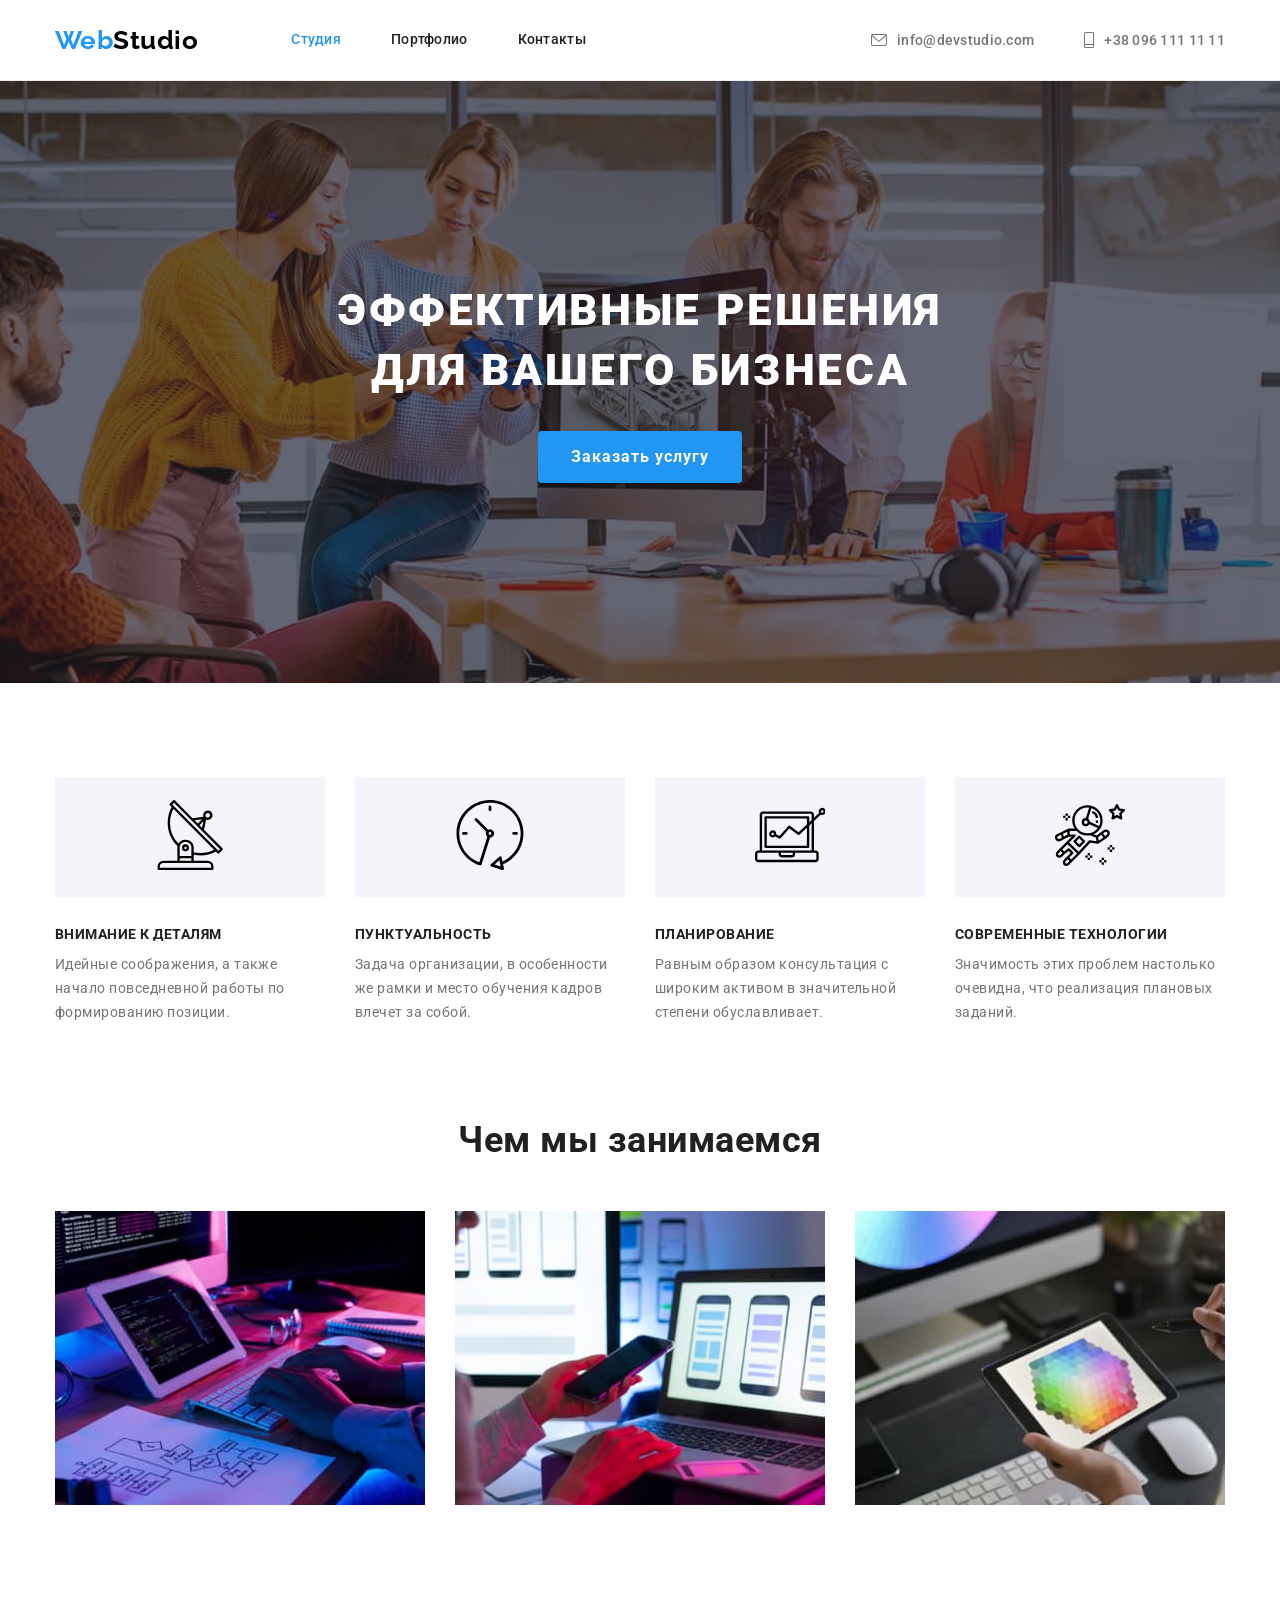
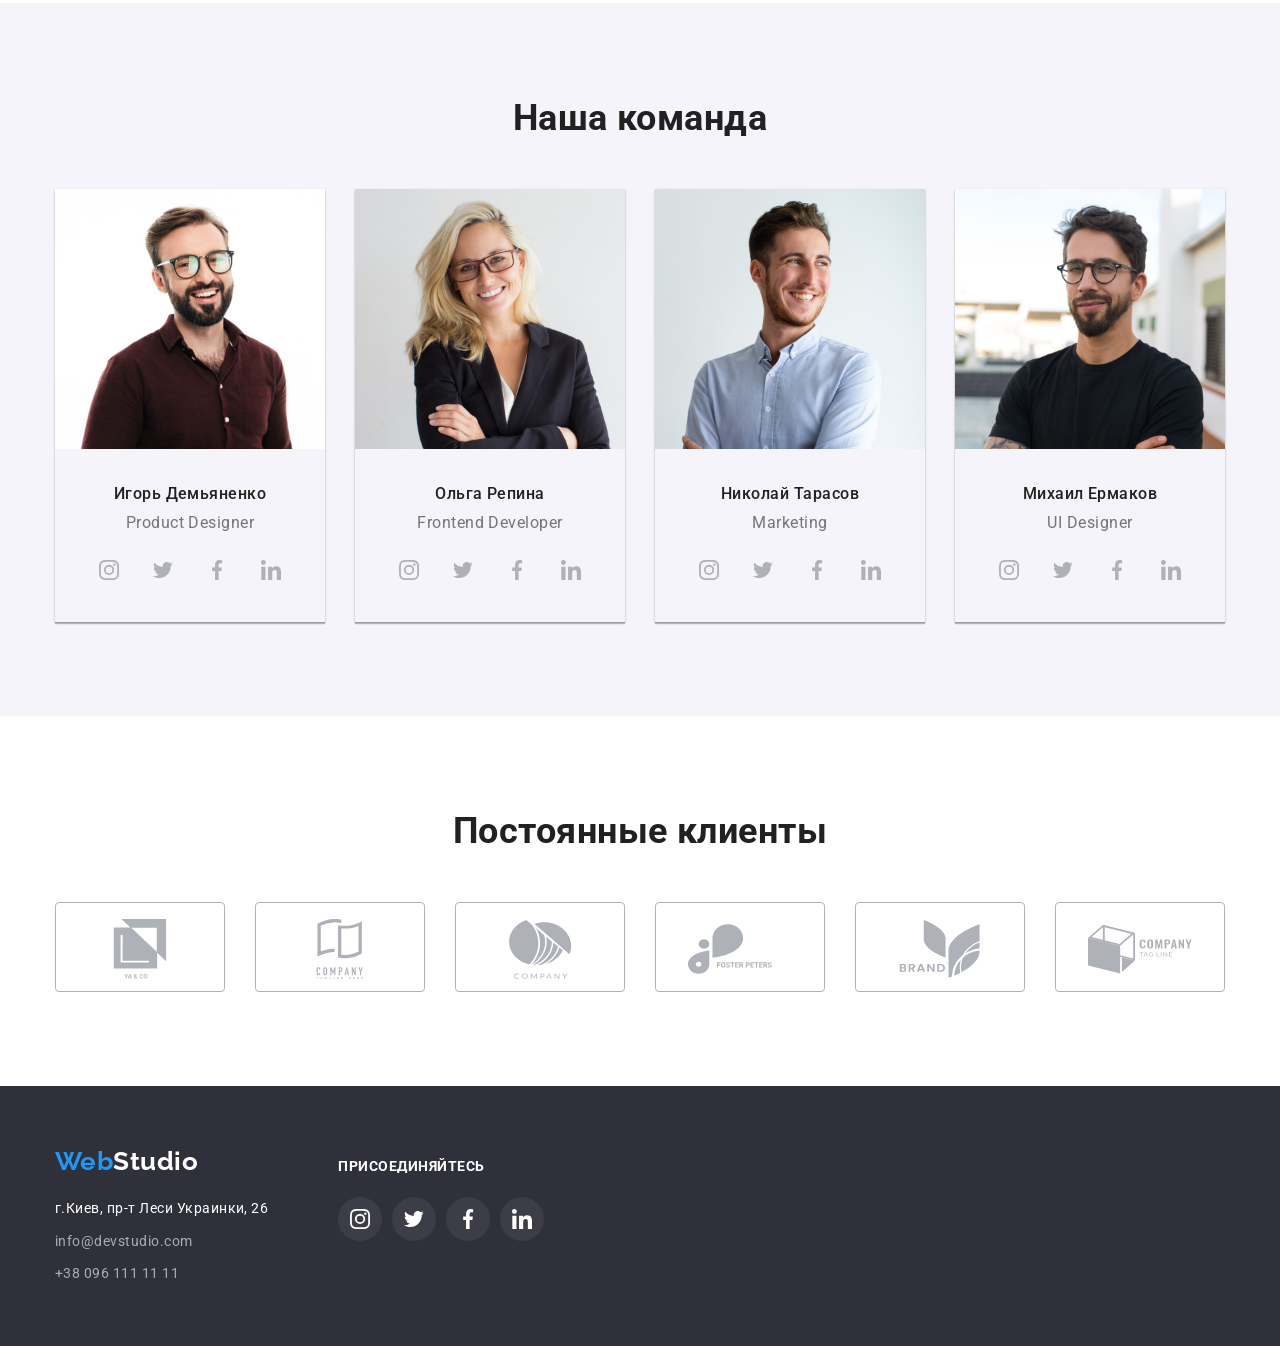
==== commit ae4b2f8e: "оформление футера Профиля" ====
--- a/index.html
+++ b/index.html
@@ -179,7 +179,7 @@
                 <p class="team-profession" lang="en">Product Designer</p>
                 <ul class="team-social-list list">
                   <li class="team-social-item">
-                    <a class="team-social-link" href="">
+                    <a class="team-social-link link" href="">
                       <svg class="team-social-icon" width="20" height="20">
                         <use href="./images/icons.svg#icon-instagram"></use>
                       </svg>
@@ -187,7 +187,7 @@
                   </li>
 
                   <li class="team-social-item">
-                    <a class="team-social-link" href="">
+                    <a class="team-social-link link" href="">
                       <svg class="team-social-icon" width="20" height="20">
                         <use href="./images/icons.svg#icon-twitter"></use>
                       </svg>
@@ -195,7 +195,7 @@
                   </li>
 
                   <li class="team-social-item">
-                    <a class="team-social-link" href="">
+                    <a class="team-social-link link" href="">
                       <svg class="team-social-icon" width="20" height="20">
                         <use href="./images/icons.svg#icon-facebook"></use>
                       </svg>
@@ -203,7 +203,7 @@
                   </li>
 
                   <li class="team-social-item">
-                    <a class="team-social-link" href="">
+                    <a class="team-social-link link" href="">
                       <svg class="team-social-icon" width="20" height="20">
                         <use href="./images/icons.svg#icon-linkedin"></use>
                       </svg>
@@ -225,7 +225,7 @@
                 <p class="team-profession" lang="en">Frontend Developer</p>
                 <ul class="team-social-list list">
                   <li class="team-social-item">
-                    <a class="team-social-link" href="">
+                    <a class="team-social-link link" href="">
                       <svg class="team-social-icon" width="20" height="20">
                         <use href="./images/icons.svg#icon-instagram"></use>
                       </svg>
@@ -233,7 +233,7 @@
                   </li>
 
                   <li class="team-social-item">
-                    <a class="team-social-link" href="">
+                    <a class="team-social-link link" href="">
                       <svg class="team-social-icon" width="20" height="20">
                         <use href="./images/icons.svg#icon-twitter"></use>
                       </svg>
@@ -241,7 +241,7 @@
                   </li>
 
                   <li class="team-social-item">
-                    <a class="team-social-link" href="">
+                    <a class="team-social-link link" href="">
                       <svg class="team-social-icon" width="20" height="20">
                         <use href="./images/icons.svg#icon-facebook"></use>
                       </svg>
@@ -249,7 +249,7 @@
                   </li>
 
                   <li class="team-social-item">
-                    <a class="team-social-link" href="">
+                    <a class="team-social-link link" href="">
                       <svg class="team-social-icon" width="20" height="20">
                         <use href="./images/icons.svg#icon-linkedin"></use>
                       </svg>
@@ -270,7 +270,7 @@
                 <p class="team-profession" lang="en">Marketing</p>
                 <ul class="team-social-list list">
                   <li class="team-social-item">
-                    <a class="team-social-link" href="">
+                    <a class="team-social-link link" href="">
                       <svg class="team-social-icon" width="20" height="20">
                         <use href="./images/icons.svg#icon-instagram"></use>
                       </svg>
@@ -278,7 +278,7 @@
                   </li>
 
                   <li class="team-social-item">
-                    <a class="team-social-link" href="">
+                    <a class="team-social-link link" href="">
                       <svg class="team-social-icon" width="20" height="20">
                         <use href="./images/icons.svg#icon-twitter"></use>
                       </svg>
@@ -286,7 +286,7 @@
                   </li>
 
                   <li class="team-social-item">
-                    <a class="team-social-link" href="">
+                    <a class="team-social-link link" href="">
                       <svg class="team-social-icon" width="20" height="20">
                         <use href="./images/icons.svg#icon-facebook"></use>
                       </svg>
@@ -294,7 +294,7 @@
                   </li>
 
                   <li class="team-social-item">
-                    <a class="team-social-link" href="">
+                    <a class="team-social-link link" href="">
                       <svg class="team-social-icon" width="20" height="20">
                         <use href="./images/icons.svg#icon-linkedin"></use>
                       </svg>
@@ -315,7 +315,7 @@
                 <p class="team-profession" lang="en">UI Designer</p>
                 <ul class="team-social-list list">
                   <li class="team-social-item">
-                    <a class="team-social-link" href="">
+                    <a class="team-social-link link" href="">
                       <svg class="team-social-icon" width="20" height="20">
                         <use href="./images/icons.svg#icon-instagram"></use>
                       </svg>
@@ -323,7 +323,7 @@
                   </li>
 
                   <li class="team-social-item">
-                    <a class="team-social-link" href="">
+                    <a class="team-social-link link" href="">
                       <svg class="team-social-icon" width="20" height="20">
                         <use href="./images/icons.svg#icon-twitter"></use>
                       </svg>
@@ -331,7 +331,7 @@
                   </li>
 
                   <li class="team-social-item">
-                    <a class="team-social-link" href="">
+                    <a class="team-social-link link" href="">
                       <svg class="team-social-icon" width="20" height="20">
                         <use href="./images/icons.svg#icon-facebook"></use>
                       </svg>
@@ -339,7 +339,7 @@
                   </li>
 
                   <li class="team-social-item">
-                    <a class="team-social-link" href="">
+                    <a class="team-social-link link" href="">
                       <svg class="team-social-icon" width="20" height="20">
                         <use href="./images/icons.svg#icon-linkedin"></use>
                       </svg>
@@ -443,7 +443,7 @@
             </address>
           </div>
           <div class="footer-social-flex">
-            <p class="footer-social-text">Присоединайтесь</p>
+            <p class="footer-social-text">Присоединяйтесь</p>
             <ul class="footer-social-list list">
               <li class="footer-social-item">
                 <a class="footer-social-link" href="">
